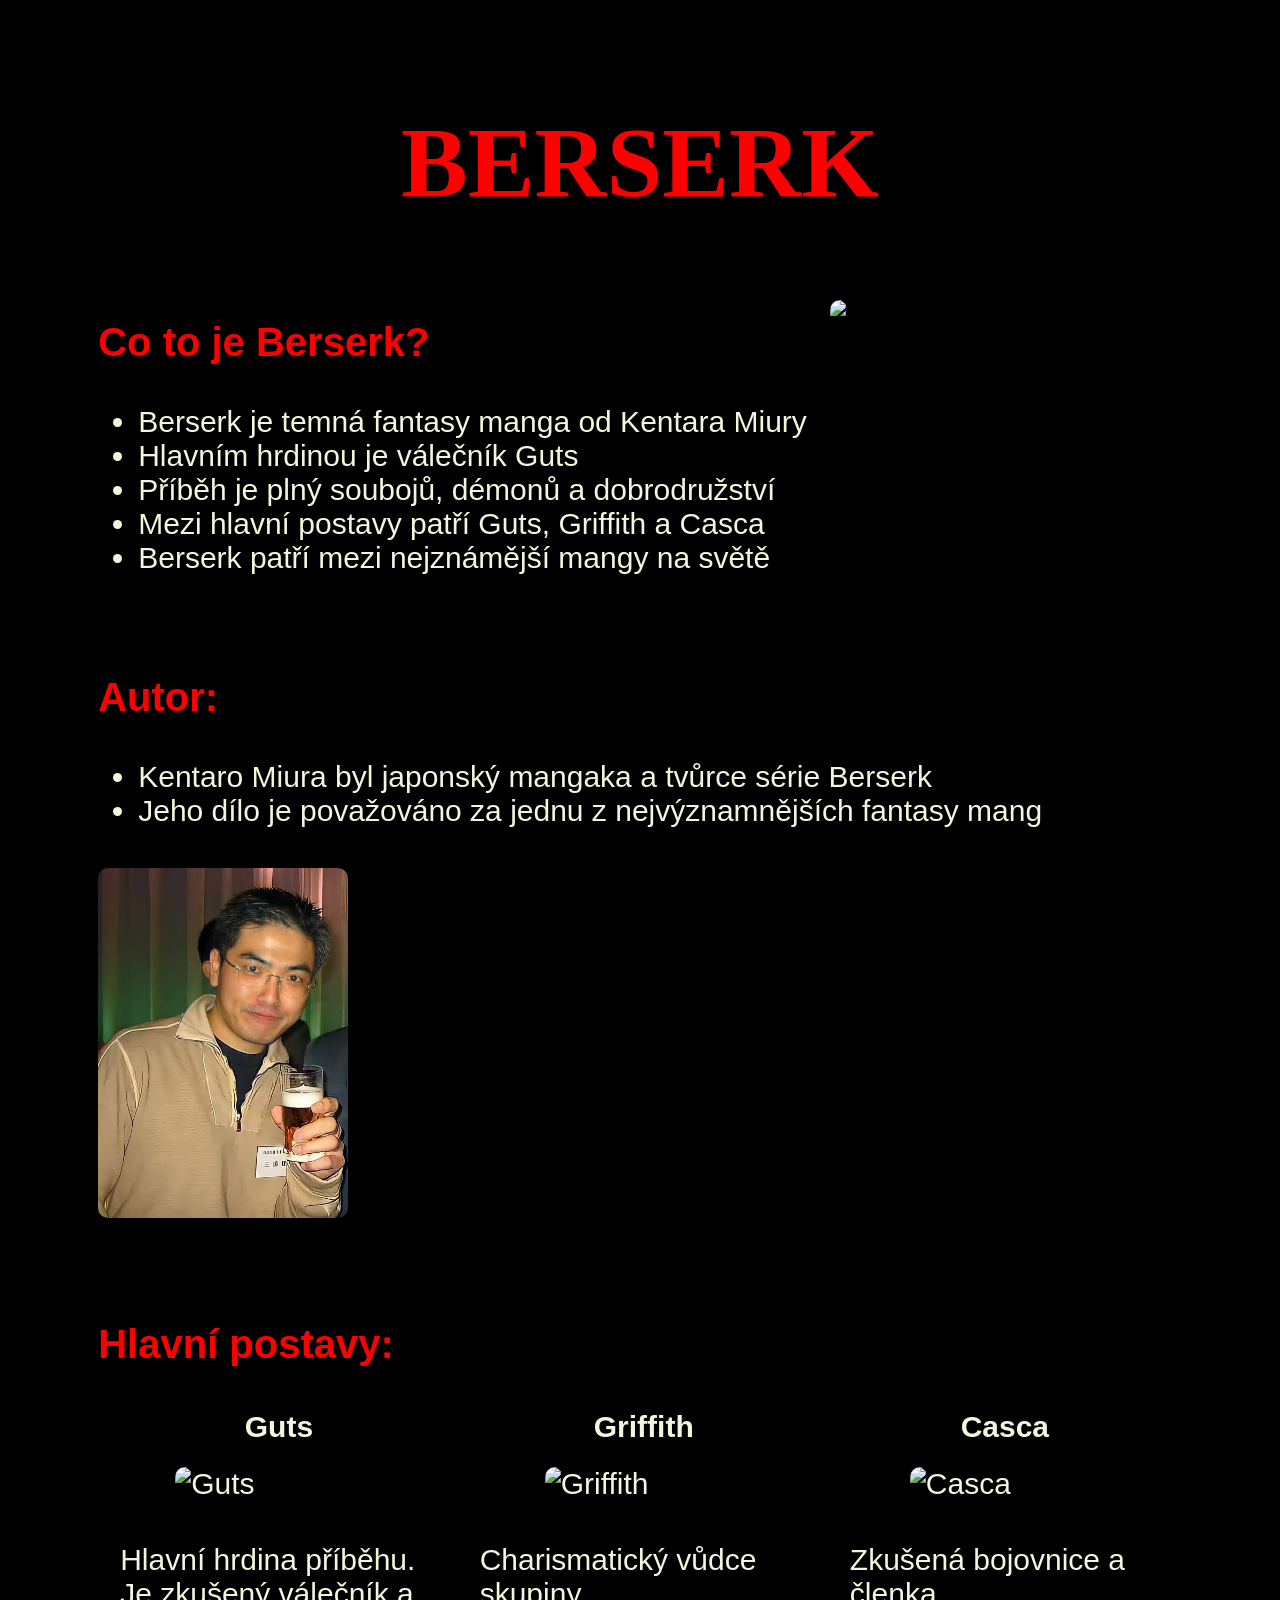
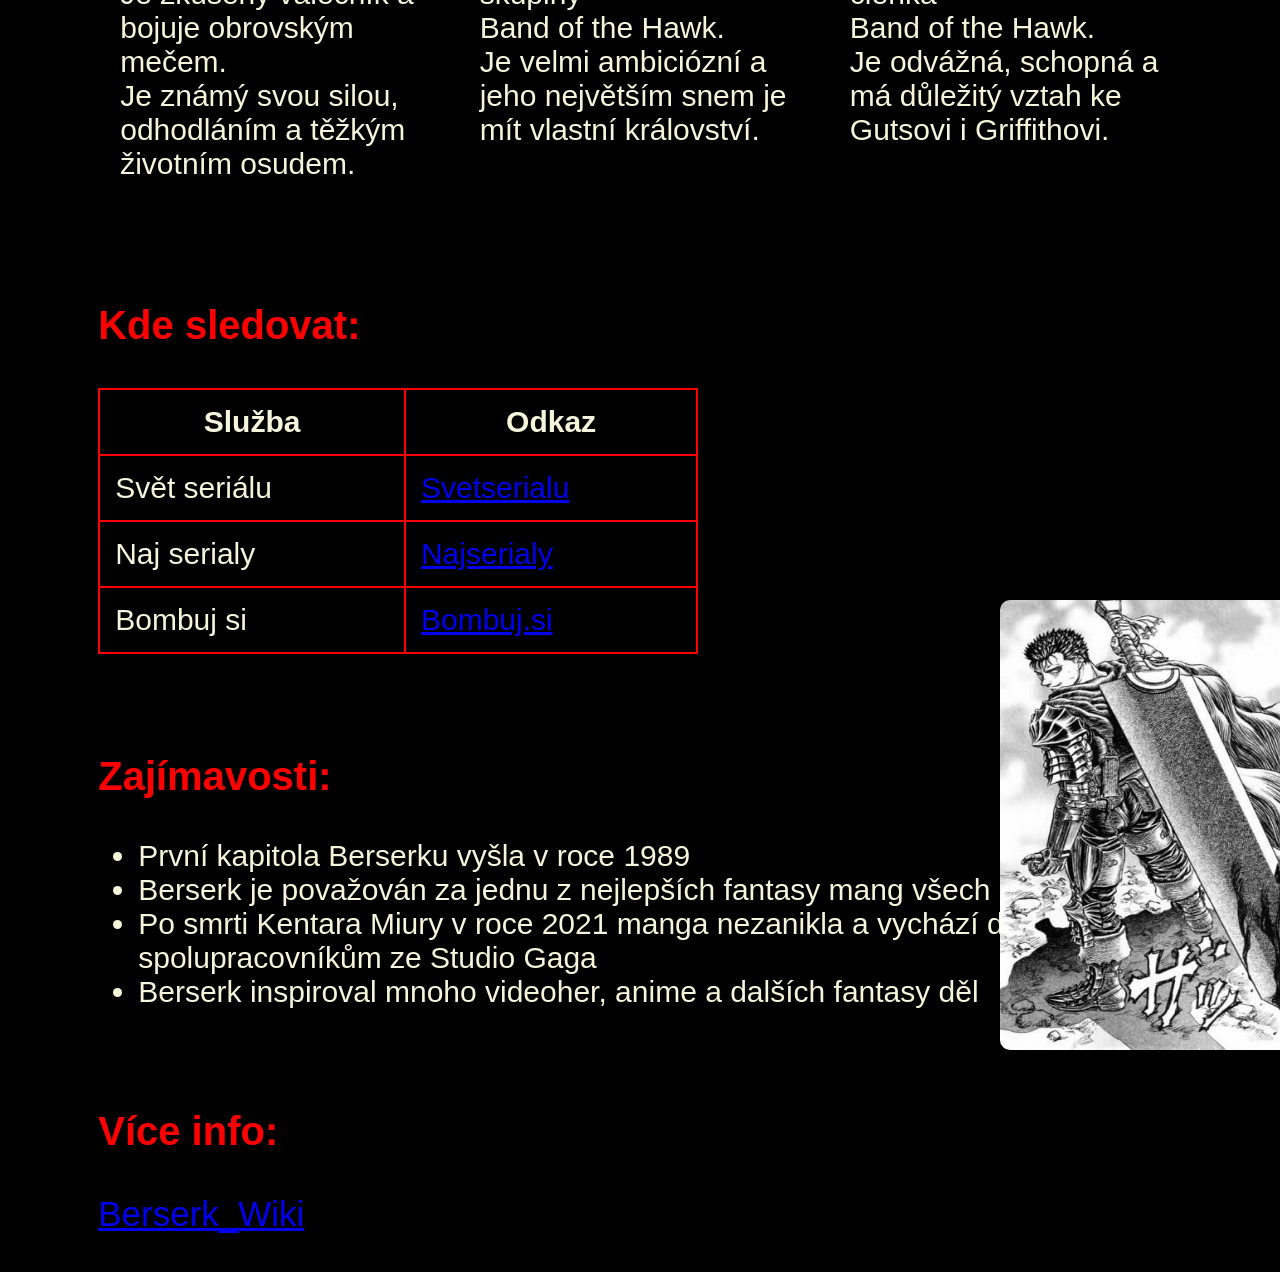
==== index.html @ e54c8310 "update HTML and CSS styling" ====
<!DOCTYPE html>
<html lang="cs">
    <head>
        <title>Berserk</title>
        <link rel="stylesheet" href="style.css">
    </head>
    <body>
        <div class="stranka">
            <h1>Berserk</h1>
            <h3>Co to je Berserk?</h3>
            <ul>
                <li>Berserk je temná fantasy manga od Kentara Miury</li>
                <li>Hlavním hrdinou je válečník Guts</li>
                <li>Příběh je plný soubojů, démonů a dobrodružství</li>
                <li>Mezi hlavní postavy patří Guts, Griffith a Casca</li>
                <li>Berserk patří mezi nejznámější mangy na světě</li>
            </ul>
            <img class="manga" src="manga.png" width="250" height="350" alt="Berserk manga">
            <h3>Autor:</h3>
            <ul>
                <li>Kentaro Miura byl japonský mangaka a tvůrce série Berserk</li>
                <li>Jeho dílo je považováno za jednu z nejvýznamnějších fantasy mang</li>
            </ul>
            <img class="Kentaro" src="autor.jpg" width="250" height="350" alt="Kentaro Miura">
            <h3>Hlavní postavy:</h3>
            <table>
                <tr>
                    <th>Guts</th>
                    <th>Griffith</th>
                    <th>Casca</th>
                </tr>
                <tr>   
                    <td><img class="guts" src="Guts Berserk.jpg" width="200" height="300" alt="Guts"></td>
                    <td><img class="griffith" src="Griffith.jpg" width="200" height="300" alt="Griffith"></td>
                    <td><img class="casca" src="casca.jpg" width="200" height="300" alt="Casca"></td>
                </tr>
                <tr>
                    <td class="popis">Hlavní hrdina příběhu.<br>
                        Je zkušený válečník a bojuje obrovským mečem.<br>
                        Je známý svou silou, odhodláním a těžkým životním osudem.
                    </td>
                    <td class="popis">Charismatický vůdce skupiny<br>Band of the Hawk.<br>
                        Je velmi ambiciózní a jeho největším snem je mít vlastní království.
                    </td>
                    <td class="popis">Zkušená bojovnice a členka<br>Band of the Hawk.<br>
                        Je odvážná, schopná a má důležitý vztah ke Gutsovi i Griffithovi.</td>
                </tr>
            </table>
            <h3>Kde sledovat:</h3>
            <table class="sledovat">
                <thead>
                    <tr>
                        <th>Služba</th>
                        <th>Odkaz</th>
                    </tr>
                </thead>
                <tbody>
                    <tr>
                        <td>Svět seriálu</td>
                        <td><a href="https://svetserialu.io/">Svetserialu</a></td>
                    </tr>
                    <tr> 
                        <td>Naj serialy</td>
                        <td><a href="https://www.najserialy.io/">Najserialy</a></td>
                    </tr>
                    <tr>
                        <td>Bombuj si</td>
                        <td><a href="https://serialy.bombuj.si/">Bombuj.si</a></td>
                    </tr>
                </tbody>
            </table>
            <img class="demonslayer" src="demonslayer.jpg" width="350" height="450" alt="demonslayer">
            <h3>Zajímavosti:</h3>
            <ul>
                <li>První kapitola Berserku vyšla v roce 1989</li>
                <li>Berserk je považován za jednu z nejlepších fantasy mang všech dob</li>
                <li>Po smrti Kentara Miury v roce 2021 manga nezanikla a vychází dál díky jeho spolupracovníkům ze Studio Gaga</li>
                <li>Berserk inspiroval mnoho videoher, anime a dalších fantasy děl</li>
            </ul>
            <h3>Více info:</h3>
            <a class="info" href="https://berserk.fandom.com/wiki/Berserk_Wiki">Berserk_Wiki</a>
        </div>
    </body>
</html>
---- style.css ----
body {
    background-color: black;
    font-family: Arial;
    padding: 30px;
    }
h1 {
    color:red;
    text-align: center;
    font-family: fantasy;
    font-weight: bold;
    text-transform: uppercase;
    font-size: 100px;
       
}
h3 {
    color:red;
    font-weight: bold;
    font-size: 40px;
    margin-top: 100px;
}
ul{
    color: beige;
    font-size: 30px;
}
li{
    color: beige;
    font-size: 30px;
}
table{
    color: beige;
    font-size:30px ;
}
.manga {
    position: absolute;
    top: 300px;
    right: 200px;
    border-radius: 10px;
}
.guts{
    position:relative;
    left: 55px;
    border-radius: 10px;
}
.griffith{
    position: relative;
    left: 65px;
    border-radius: 10px;
}
.casca{
    position: relative;
    left: 60px;
    border-radius: 10px; 
}
.stranka {
    width: 90%;
    max-width: 1100px;
    margin: auto;
}
td{
    padding: 20px;
}
.popis{
    width: 400px;
    vertical-align: top;
}
.sledovat{
    border-collapse: collapse;
    width: 600px;
}
.sledovat th,
.sledovat td{
    border: 2px solid red;
    padding: 15px;
}
.info{
    font-size: 35px;
}
.Kentaro{
    position: relative;
    border-radius: 10px;
    margin-top: 10px;
}
.demonslayer{
    position: absolute;
    border-radius: 10px;
    left: 1000px;
    top: 2200px;
}
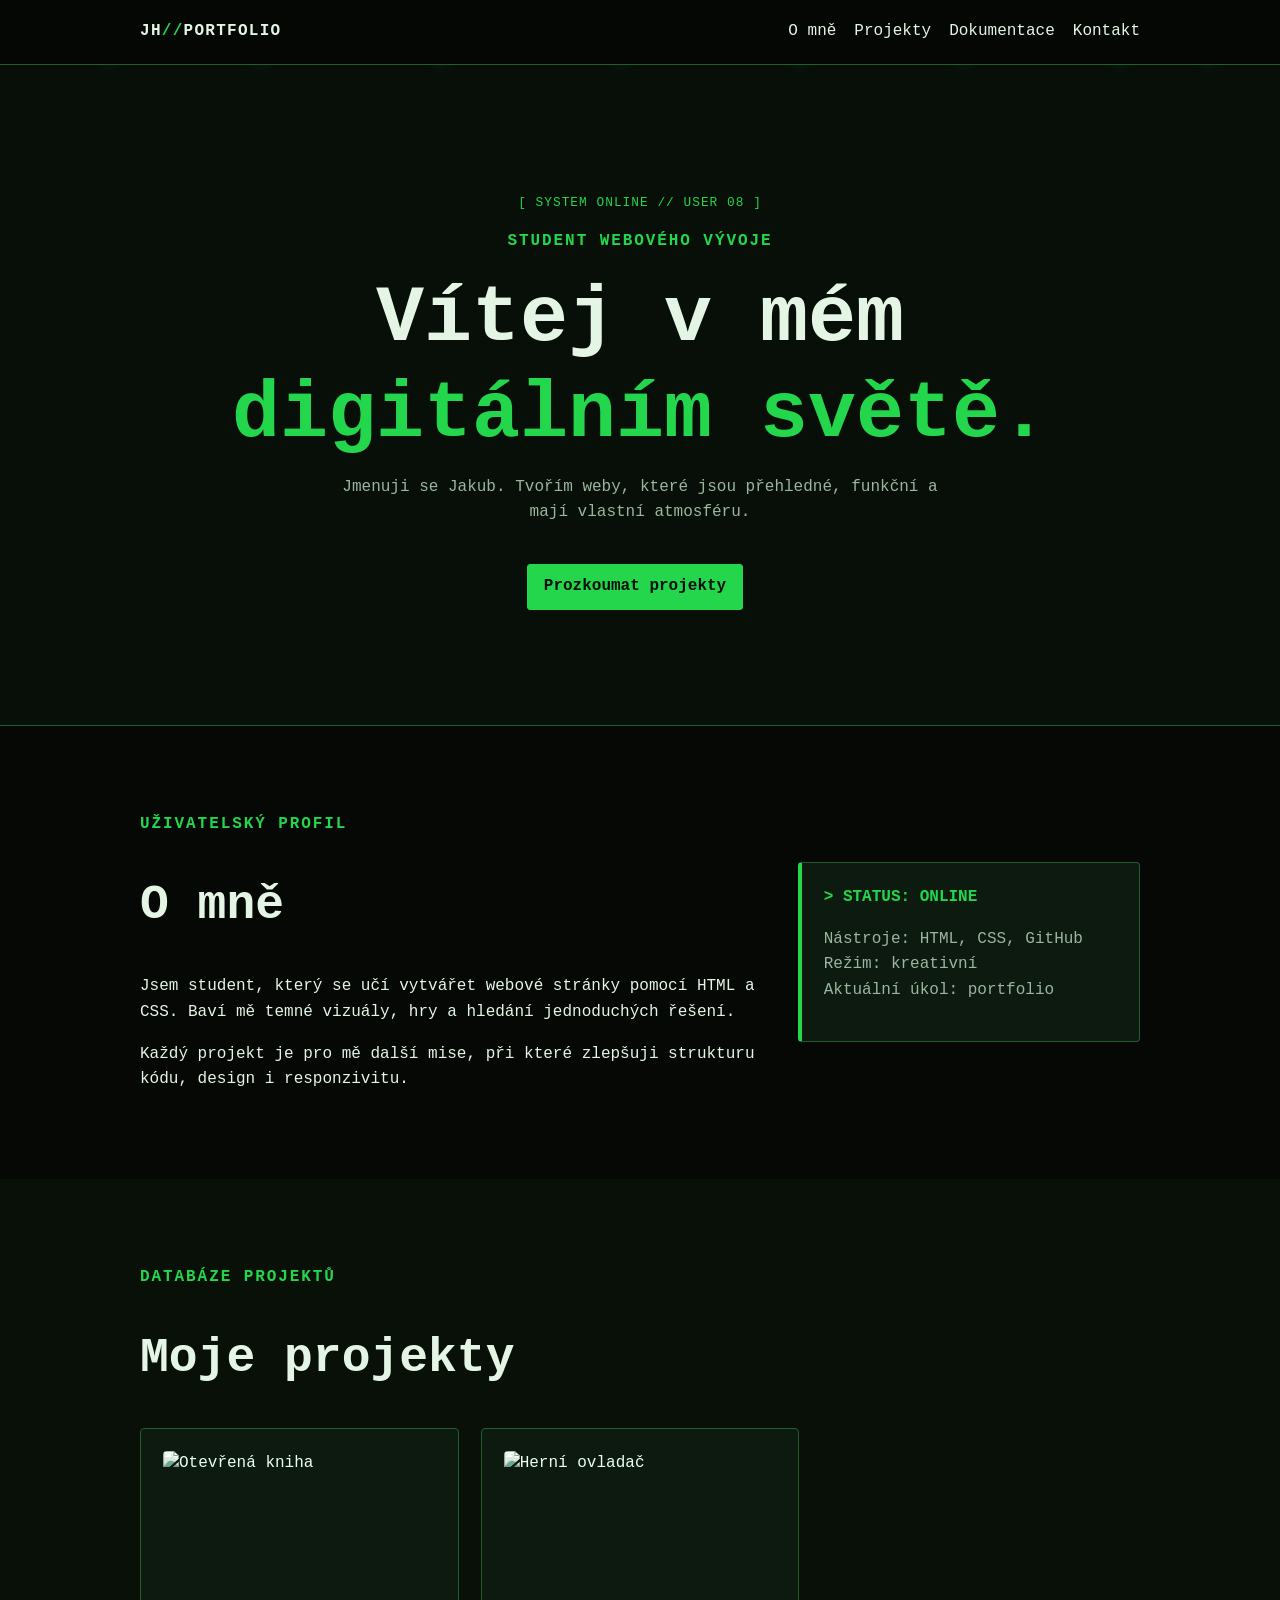
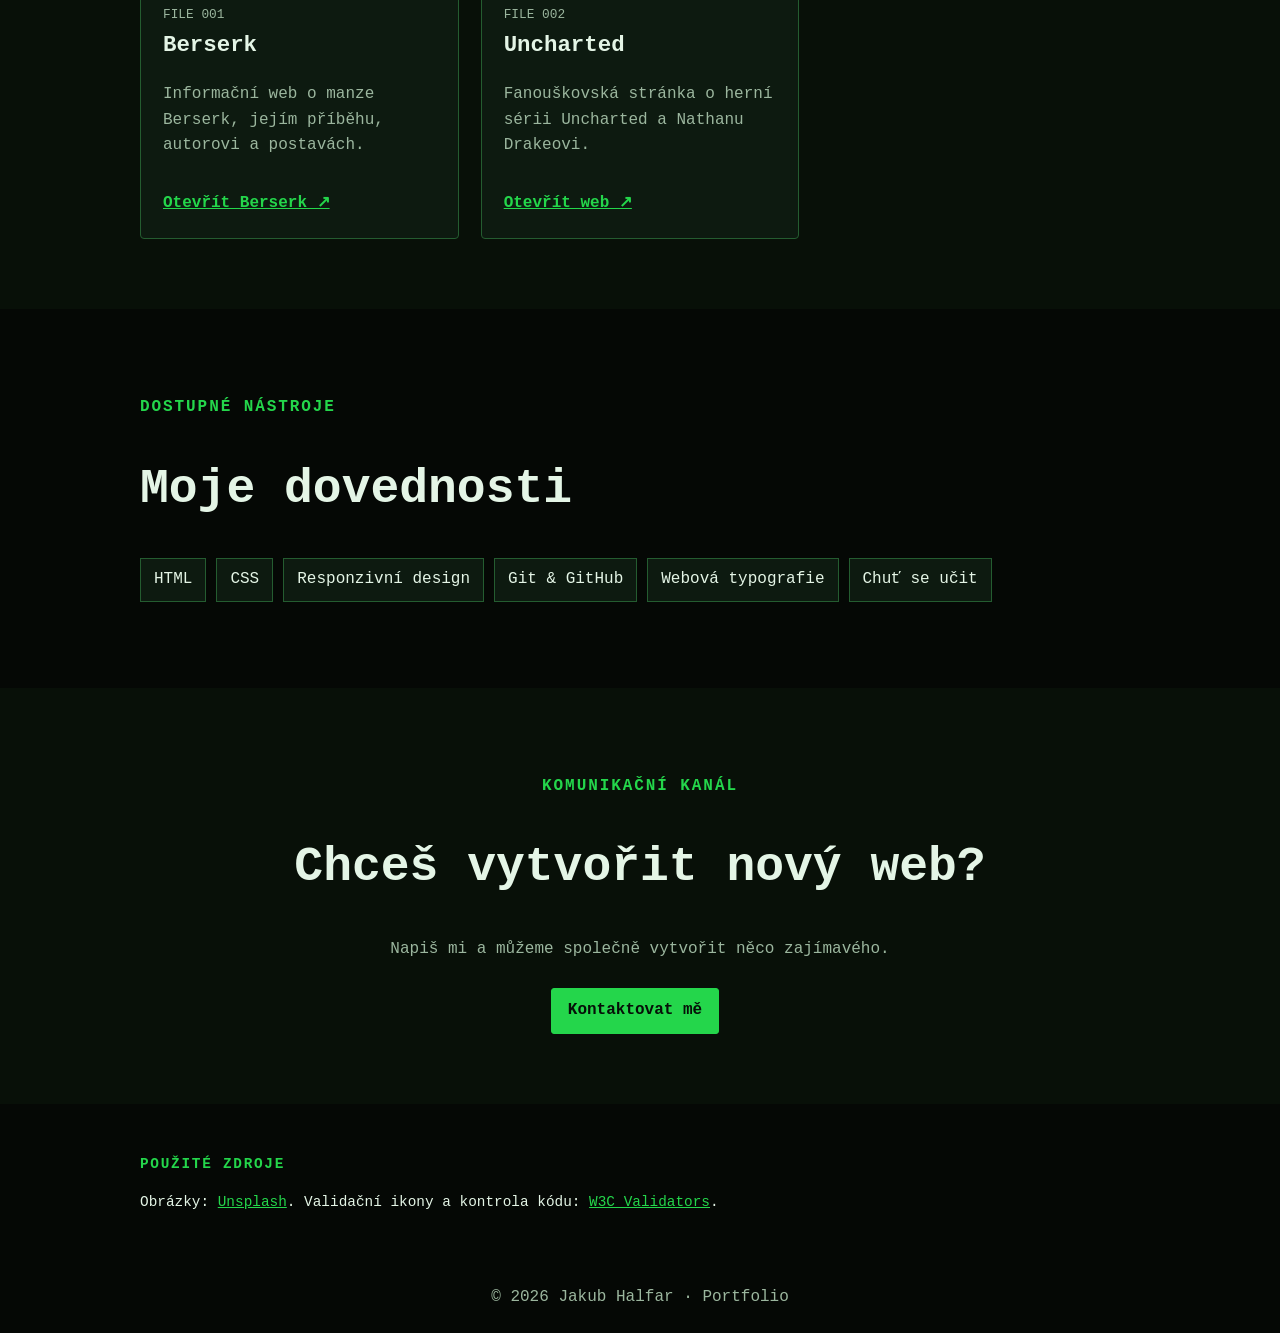
==== commit 053087a8: "uprava" ====
--- a/index.html
+++ b/index.html
@@ -1,85 +1,111 @@
-<!DOCTYPE html>
+<!doctype html>
 <html lang="cs">
-    <head>
-        <title>Berserk</title>
-        <link rel="stylesheet" href="style.css">
-    </head>
-    <body>
-        <div class="stranka">
-            <h1>Berserk</h1>
-            <h3>Co to je Berserk?</h3>
-            <ul>
-                <li>Berserk je temná fantasy manga od Kentara Miury</li>
-                <li>Hlavním hrdinou je válečník Guts</li>
-                <li>Příběh je plný soubojů, démonů a dobrodružství</li>
-                <li>Mezi hlavní postavy patří Guts, Griffith a Casca</li>
-                <li>Berserk patří mezi nejznámější mangy na světě</li>
-            </ul>
-            <img class="manga" src="manga.png" width="250" height="350" alt="Berserk manga">
-            <h3>Autor:</h3>
-            <ul>
-                <li>Kentaro Miura byl japonský mangaka a tvůrce série Berserk</li>
-                <li>Jeho dílo je považováno za jednu z nejvýznamnějších fantasy mang</li>
-            </ul>
-            <img class="Kentaro" src="autor.jpg" width="250" height="350" alt="Kentaro Miura">
-            <h3>Hlavní postavy:</h3>
-            <table>
-                <tr>
-                    <th>Guts</th>
-                    <th>Griffith</th>
-                    <th>Casca</th>
-                </tr>
-                <tr>   
-                    <td><img class="guts" src="Guts Berserk.jpg" width="200" height="300" alt="Guts"></td>
-                    <td><img class="griffith" src="Griffith.jpg" width="200" height="300" alt="Griffith"></td>
-                    <td><img class="casca" src="casca.jpg" width="200" height="300" alt="Casca"></td>
-                </tr>
-                <tr>
-                    <td class="popis">Hlavní hrdina příběhu.<br>
-                        Je zkušený válečník a bojuje obrovským mečem.<br>
-                        Je známý svou silou, odhodláním a těžkým životním osudem.
-                    </td>
-                    <td class="popis">Charismatický vůdce skupiny<br>Band of the Hawk.<br>
-                        Je velmi ambiciózní a jeho největším snem je mít vlastní království.
-                    </td>
-                    <td class="popis">Zkušená bojovnice a členka<br>Band of the Hawk.<br>
-                        Je odvážná, schopná a má důležitý vztah ke Gutsovi i Griffithovi.</td>
-                </tr>
-            </table>
-            <h3>Kde sledovat:</h3>
-            <table class="sledovat">
-                <thead>
-                    <tr>
-                        <th>Služba</th>
-                        <th>Odkaz</th>
-                    </tr>
-                </thead>
-                <tbody>
-                    <tr>
-                        <td>Svět seriálu</td>
-                        <td><a href="https://svetserialu.io/">Svetserialu</a></td>
-                    </tr>
-                    <tr> 
-                        <td>Naj serialy</td>
-                        <td><a href="https://www.najserialy.io/">Najserialy</a></td>
-                    </tr>
-                    <tr>
-                        <td>Bombuj si</td>
-                        <td><a href="https://serialy.bombuj.si/">Bombuj.si</a></td>
-                    </tr>
-                </tbody>
-            </table>
-            <img class="demonslayer" src="demonslayer.jpg" width="350" height="450" alt="demonslayer">
-            <h3>Zajímavosti:</h3>
-            <ul>
-                <li>První kapitola Berserku vyšla v roce 1989</li>
-                <li>Berserk je považován za jednu z nejlepších fantasy mang všech dob</li>
-                <li>Po smrti Kentara Miury v roce 2021 manga nezanikla a vychází dál díky jeho spolupracovníkům ze Studio Gaga</li>
-                <li>Berserk inspiroval mnoho videoher, anime a dalších fantasy děl</li>
-            </ul>
-            <h3>Více info:</h3>
-            <a class="info" href="https://berserk.fandom.com/wiki/Berserk_Wiki">Berserk_Wiki</a>
+<head>
+  <meta charset="utf-8">
+  <meta name="viewport" content="width=device-width, initial-scale=1">
+  <meta name="description" content="Portfolio Jakuba Halfara.">
+  <title>Jakub Halfar | Portfolio</title>
+  <link rel="stylesheet" href="style.css">
+</head>
+<body>
+  <header class="site-header">
+    <nav class="container navigation" aria-label="Hlavní navigace">
+      <a class="logo" href="#domu">JH<span>//</span>PORTFOLIO</a>
+      <div class="menu">
+        <a href="#o-mne">O mně</a>
+        <a href="#projekty">Projekty</a>
+        <a href="projekty.html">Dokumentace</a>
+        <a href="#kontakt">Kontakt</a>
+      </div>
+    </nav>
+  </header>
+
+  <main>
+    <section class="hero" id="domu">
+      <div class="code-rain" aria-hidden="true">
+        <span>1<br>0<br>1<br>1<br>0<br>0<br>1</span>
+        <span>0<br>1<br>0<br>1<br>1<br>0<br>1</span>
+        <span>1<br>1<br>0<br>0<br>1<br>0<br>1</span>
+        <span>0<br>0<br>1<br>1<br>0<br>1<br>0</span>
+        <span>1<br>0<br>0<br>1<br>1<br>0<br>1</span>
+        <span>0<br>1<br>1<br>0<br>1<br>0<br>0</span>
+        <span>1<br>0<br>1<br>0<br>0<br>1<br>1</span>
+        <span>0<br>1<br>0<br>1<br>0<br>1<br>0</span>
+      </div>
+      <div class="container hero-content">
+        <p class="status">[ SYSTEM ONLINE // USER 08 ]</p>
+        <p class="eyebrow">Student webového vývoje</p>
+        <h1>Vítej v mém<br><span>digitálním světě.</span></h1>
+        <p class="lead">Jmenuji se Jakub. Tvořím weby, které jsou přehledné, funkční a mají vlastní atmosféru.</p>
+        <a class="button" href="#projekty">Prozkoumat projekty</a>
+      </div>
+    </section>
+
+    <section id="o-mne">
+      <div class="container two-columns">
+        <div>
+          <p class="eyebrow">Uživatelský profil</p>
+          <h2>O mně</h2>
+          <p>Jsem student, který se učí vytvářet webové stránky pomocí HTML a CSS. Baví mě temné vizuály, hry a hledání jednoduchých řešení.</p>
+          <p>Každý projekt je pro mě další mise, při které zlepšuji strukturu kódu, design i responzivitu.</p>
         </div>
-    </body>
+        <aside class="warning-box">
+          <strong>&gt; STATUS: ONLINE</strong>
+          <p>Nástroje: HTML, CSS, GitHub<br>Režim: kreativní<br>Aktuální úkol: portfolio</p>
+        </aside>
+      </div>
+    </section>
+
+    <section class="dark-section" id="projekty">
+      <div class="container">
+        <p class="eyebrow">Databáze projektů</p>
+        <h2>Moje projekty</h2>
+        <div class="project-grid">
+          <article class="project-card">
+            <img src="https://images.unsplash.com/photo-1516979187457-637abb4f9353?auto=format&fit=crop&w=900&q=80" alt="Otevřená kniha">
+            <p class="project-id">FILE 001</p>
+            <h3>Berserk</h3>
+            <p>Informační web o manze Berserk, jejím příběhu, autorovi a postavách.</p>
+            <a href="https://jakub-halfar.github.io/" target="_blank" rel="noopener">Otevřít Berserk ↗</a>
+          </article>
+          <article class="project-card">
+            <img src="https://images.unsplash.com/photo-1542751371-adc38448a05e?auto=format&fit=crop&w=900&q=80" alt="Herní ovladač">
+            <p class="project-id">FILE 002</p>
+            <h3>Uncharted</h3>
+            <p>Fanouškovská stránka o herní sérii Uncharted a Nathanu Drakeovi.</p>
+            <a href="https://jakub-halfar.github.io/projekt1-web/" target="_blank" rel="noopener">Otevřít web ↗</a>
+          </article>
+        </div>
+      </div>
+    </section>
+
+    <section id="dovednosti">
+      <div class="container">
+        <p class="eyebrow">Dostupné nástroje</p>
+        <h2>Moje dovednosti</h2>
+        <ul class="skills">
+          <li>HTML</li><li>CSS</li><li>Responzivní design</li>
+          <li>Git &amp; GitHub</li><li>Webová typografie</li><li>Chuť se učit</li>
+        </ul>
+      </div>
+    </section>
+
+    <section class="contact" id="kontakt">
+      <div class="container">
+        <p class="eyebrow">Komunikační kanál</p>
+        <h2>Chceš vytvořit nový web?</h2>
+        <p>Napiš mi a můžeme společně vytvořit něco zajímavého.</p>
+        <a class="button" href="mailto:gamerovec89@seznam.cz">Kontaktovat mě</a>
+      </div>
+    </section>
+    <section class="sources">
+      <div class="container">
+        <p class="eyebrow">Použité zdroje</p>
+        <p>Obrázky: <a href="https://unsplash.com/" target="_blank" rel="noopener">Unsplash</a>. Validační ikony a kontrola kódu: <a href="https://validator.w3.org/" target="_blank" rel="noopener">W3C Validators</a>.</p>
+      </div>
+    </section>
+  </main>
+
+  <footer><div class="container">© 2026 Jakub Halfar · Portfolio</div></footer>
+</body>
 </html>
-
--- a/style.css
+++ b/style.css
@@ -1,88 +1,152 @@
+:root {
+  --black: #050805;
+  --green: #24d64b;
+  --light-green: #9dffad;
+  --text: #e4f5e6;
+  --muted: #9bb69e;
+  --panel: #0d1a10;
+  --border: #245c30;
+}
+
+* { box-sizing: border-box; }
+html { scroll-behavior: smooth; }
 body {
-    background-color: black;
-    font-family: Arial;
-    padding: 30px;
-    }
-h1 {
-    color:red;
-    text-align: center;
-    font-family: fantasy;
-    font-weight: bold;
-    text-transform: uppercase;
-    font-size: 100px;
-       
+  margin: 0;
+  background: var(--black);
+  color: var(--text);
+  font-family: "Courier New", monospace;
+  line-height: 1.6;
 }
-h3 {
-    color:red;
-    font-weight: bold;
-    font-size: 40px;
-    margin-top: 100px;
+a { color: var(--green); }
+.container { width: min(1000px, 90%); margin: 0 auto; }
+
+.site-header {
+  position: sticky;
+  top: 0;
+  z-index: 2;
+  background: rgba(5, 8, 5, .97);
+  border-bottom: 1px solid var(--border);
 }
-ul{
-    color: beige;
-    font-size: 30px;
+.navigation {
+  min-height: 64px;
+  display: flex;
+  align-items: center;
+  justify-content: space-between;
+  gap: 20px;
 }
-li{
-    color: beige;
-    font-size: 30px;
+.logo { color: var(--text); font-weight: bold; text-decoration: none; letter-spacing: .08em; }
+.logo span, .eyebrow, .project-id, .status { color: var(--green); }
+.menu { display: flex; flex-wrap: wrap; gap: 18px; }
+.menu a { color: var(--text); text-decoration: none; }
+.menu a:hover, .menu a:focus { color: var(--green); }
+
+section { padding: 70px 0; }
+.hero, .page-title {
+  border-bottom: 1px solid var(--border);
+  background: #08120a;
+  text-align: center;
 }
-table{
-    color: beige;
-    font-size:30px ;
+.hero { min-height: 560px; display: grid; align-items: center; position: relative; overflow: hidden; }
+.hero-content { padding: 45px 0; }
+.hero-content { position: relative; z-index: 1; }
+.code-rain {
+  position: absolute;
+  inset: 0;
+  overflow: hidden;
+  opacity: .45;
+  pointer-events: none;
 }
-.manga {
-    position: absolute;
-    top: 300px;
-    right: 200px;
-    border-radius: 10px;
+.code-rain::after {
+  content: "";
+  position: absolute;
+  inset: 0;
+  background: rgba(5, 8, 5, .45);
 }
-.guts{
-    position:relative;
-    left: 55px;
-    border-radius: 10px;
+.code-rain span {
+  position: absolute;
+  top: -180px;
+  color: var(--green);
+  font-size: 1.2rem;
+  font-weight: bold;
+  line-height: 1.4;
+  text-shadow: 0 0 8px var(--green);
+  animation: fall 8s linear infinite;
 }
-.griffith{
-    position: relative;
-    left: 65px;
-    border-radius: 10px;
+.code-rain span:nth-child(1) { left: 8%; animation-delay: -2s; }
+.code-rain span:nth-child(2) { left: 20%; animation-delay: -6s; }
+.code-rain span:nth-child(3) { left: 34%; animation-delay: -4s; }
+.code-rain span:nth-child(4) { left: 48%; animation-delay: -1s; }
+.code-rain span:nth-child(5) { left: 62%; animation-delay: -5s; }
+.code-rain span:nth-child(6) { left: 75%; animation-delay: -3s; }
+.code-rain span:nth-child(7) { left: 87%; animation-delay: -7s; }
+.code-rain span:nth-child(8) { left: 94%; animation-delay: -4s; }
+@keyframes fall {
+  to { transform: translateY(760px); }
 }
-.casca{
-    position: relative;
-    left: 60px;
-    border-radius: 10px; 
+.status { font-size: .8rem; letter-spacing: .08em; }
+.eyebrow { font-weight: bold; text-transform: uppercase; letter-spacing: .12em; }
+h1, h2, h3 { line-height: 1.2; }
+h1 { margin: 12px 0; font-size: clamp(2.5rem, 8vw, 5rem); }
+h1 span { color: var(--green); }
+h2 { font-size: clamp(2rem, 5vw, 3rem); }
+.lead { max-width: 620px; margin: 0 auto 28px; color: var(--muted); }
+.button {
+  display: inline-block;
+  margin: 10px 10px 0 0;
+  padding: 9px 16px;
+  border: 1px solid var(--green);
+  border-radius: 3px;
+  background: var(--green);
+  color: #061008;
+  font-weight: bold;
+  text-decoration: none;
 }
-.stranka {
-    width: 90%;
-    max-width: 1100px;
-    margin: auto;
+.button:hover, .button:focus { background: var(--light-green); }
+.two-columns, .project-grid, .detail-grid { display: grid; gap: 22px; }
+.two-columns { grid-template-columns: 1.3fr .7fr; align-items: center; }
+.project-grid { grid-template-columns: repeat(3, 1fr); }
+.detail-grid { grid-template-columns: repeat(2, 1fr); }
+.dark-section, .contact { background: #081008; }
+.warning-box, .project-card, .detail-card {
+  padding: 22px;
+  border: 1px solid var(--border);
+  border-radius: 4px;
+  background: var(--panel);
 }
-td{
-    padding: 20px;
+.warning-box { border-left: 4px solid var(--green); }
+.warning-box strong { color: var(--green); }
+.warning-box p, .project-card p, .detail-card p, .page-title p:last-child, .contact p:not(.eyebrow) { color: var(--muted); }
+.project-card { display: flex; flex-direction: column; }
+.project-card img {
+  width: 100%;
+  height: 140px;
+  margin-bottom: 14px;
+  border-radius: 4px;
+  object-fit: cover;
+  filter: grayscale(.4) sepia(.3) hue-rotate(65deg);
 }
-.popis{
-    width: 400px;
-    vertical-align: top;
+.project-id { margin: 0; font-size: .8rem; }
+.project-card h3 { margin: 7px 0; font-size: 1.4rem; }
+.project-card a { margin-top: auto; padding-top: 16px; font-weight: bold; }
+.skills { display: flex; flex-wrap: wrap; gap: 10px; padding: 0; list-style: none; }
+.skills li { padding: 8px 13px; border: 1px solid var(--border); background: var(--panel); }
+.contact { text-align: center; }
+.sources { padding: 35px 0; font-size: .9rem; }
+.validator-icon { display: inline-block; margin: 18px 10px 0 0; vertical-align: middle; }
+.validator-icon img { width: auto; height: 31px; }
+.page-title { padding: 70px 0; }
+.page-title h1 { font-size: clamp(2.2rem, 6vw, 4rem); }
+.detail-card h2 { margin-top: 8px; }
+.plain-link { display: inline-block; margin: 18px 12px 0 0; font-weight: bold; }
+footer { padding: 22px 0; color: var(--muted); text-align: center; }
+
+@media (max-width: 700px) {
+  .navigation { align-items: flex-start; flex-direction: column; padding: 14px 0; }
+  .menu { gap: 8px 14px; }
+  .two-columns, .project-grid, .detail-grid { grid-template-columns: 1fr; }
+  section { padding: 50px 0; }
 }
-.sledovat{
-    border-collapse: collapse;
-    width: 600px;
+
+@media (prefers-reduced-motion: reduce) {
+  .code-rain span { animation: none; }
 }
-.sledovat th,
-.sledovat td{
-    border: 2px solid red;
-    padding: 15px;
-}
-.info{
-    font-size: 35px;
-}
-.Kentaro{
-    position: relative;
-    border-radius: 10px;
-    margin-top: 10px;
-}
-.demonslayer{
-    position: absolute;
-    border-radius: 10px;
-    left: 1000px;
-    top: 2200px;
-}
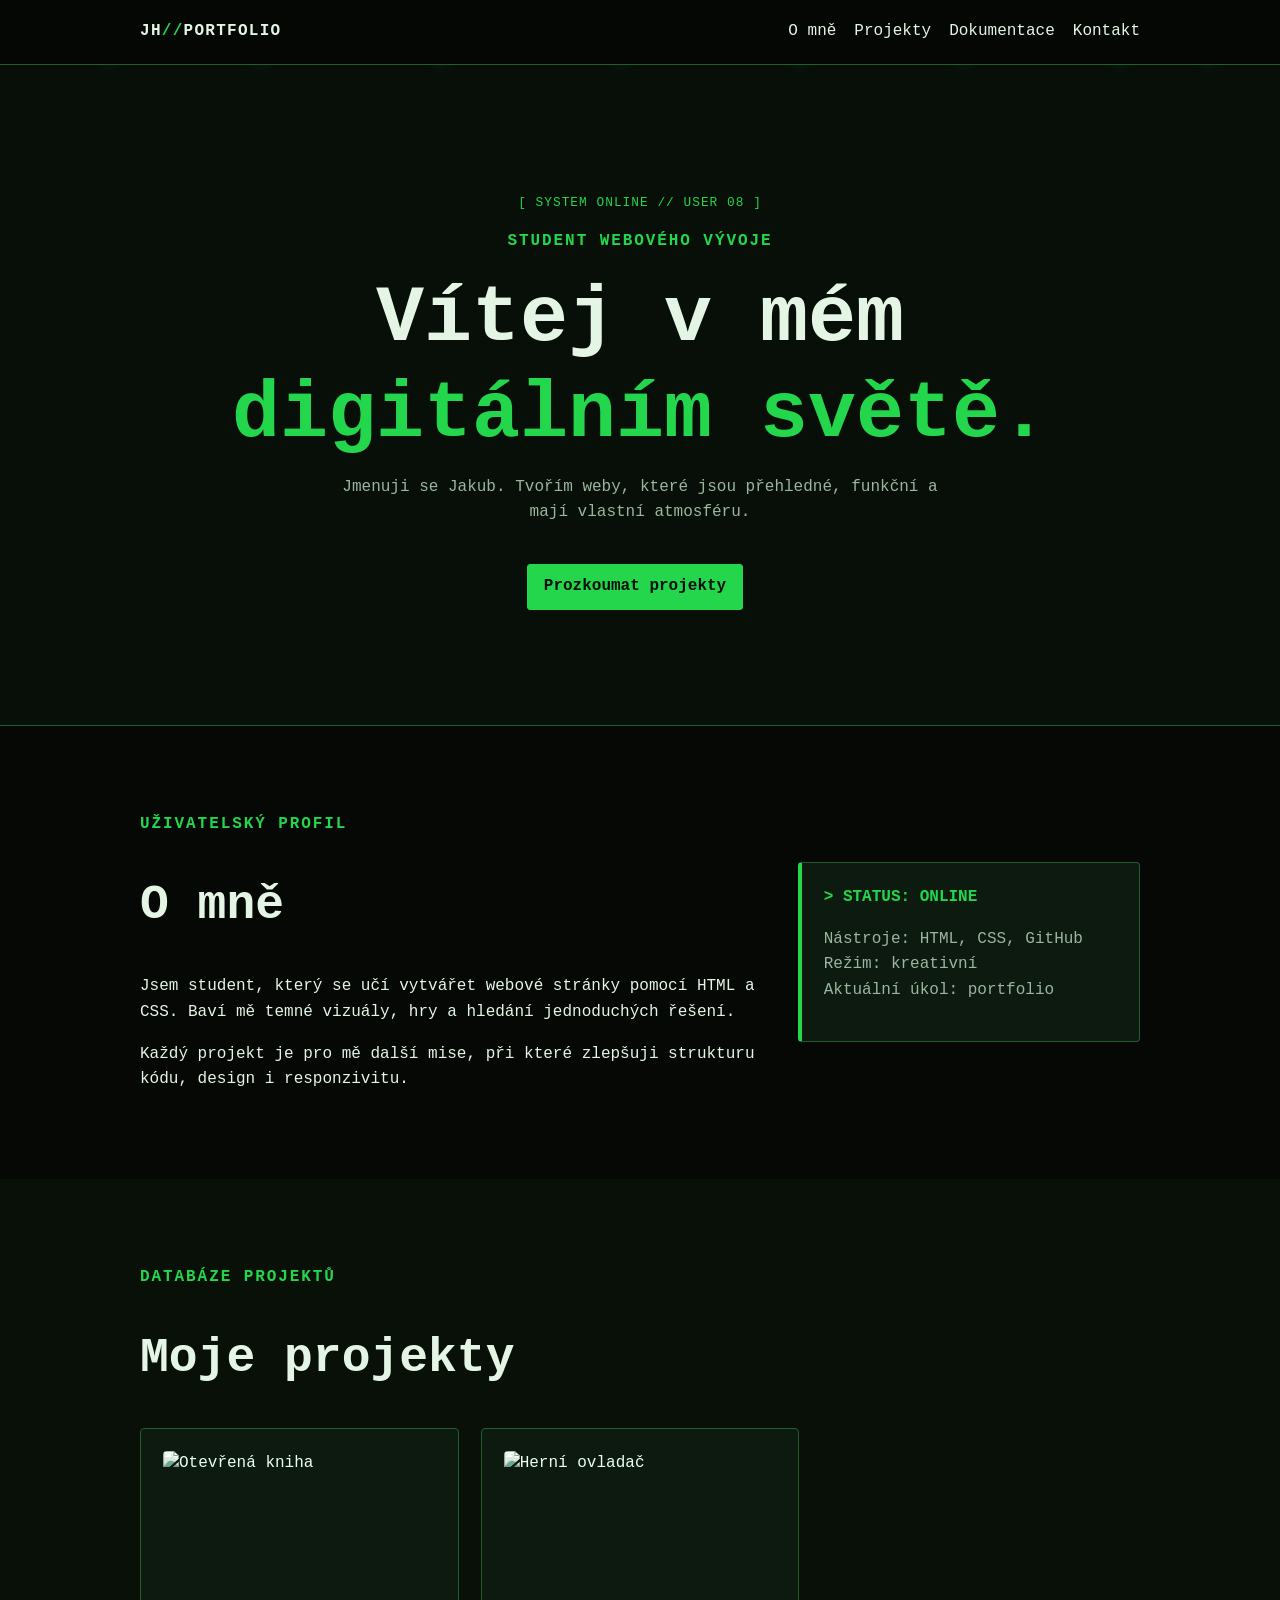
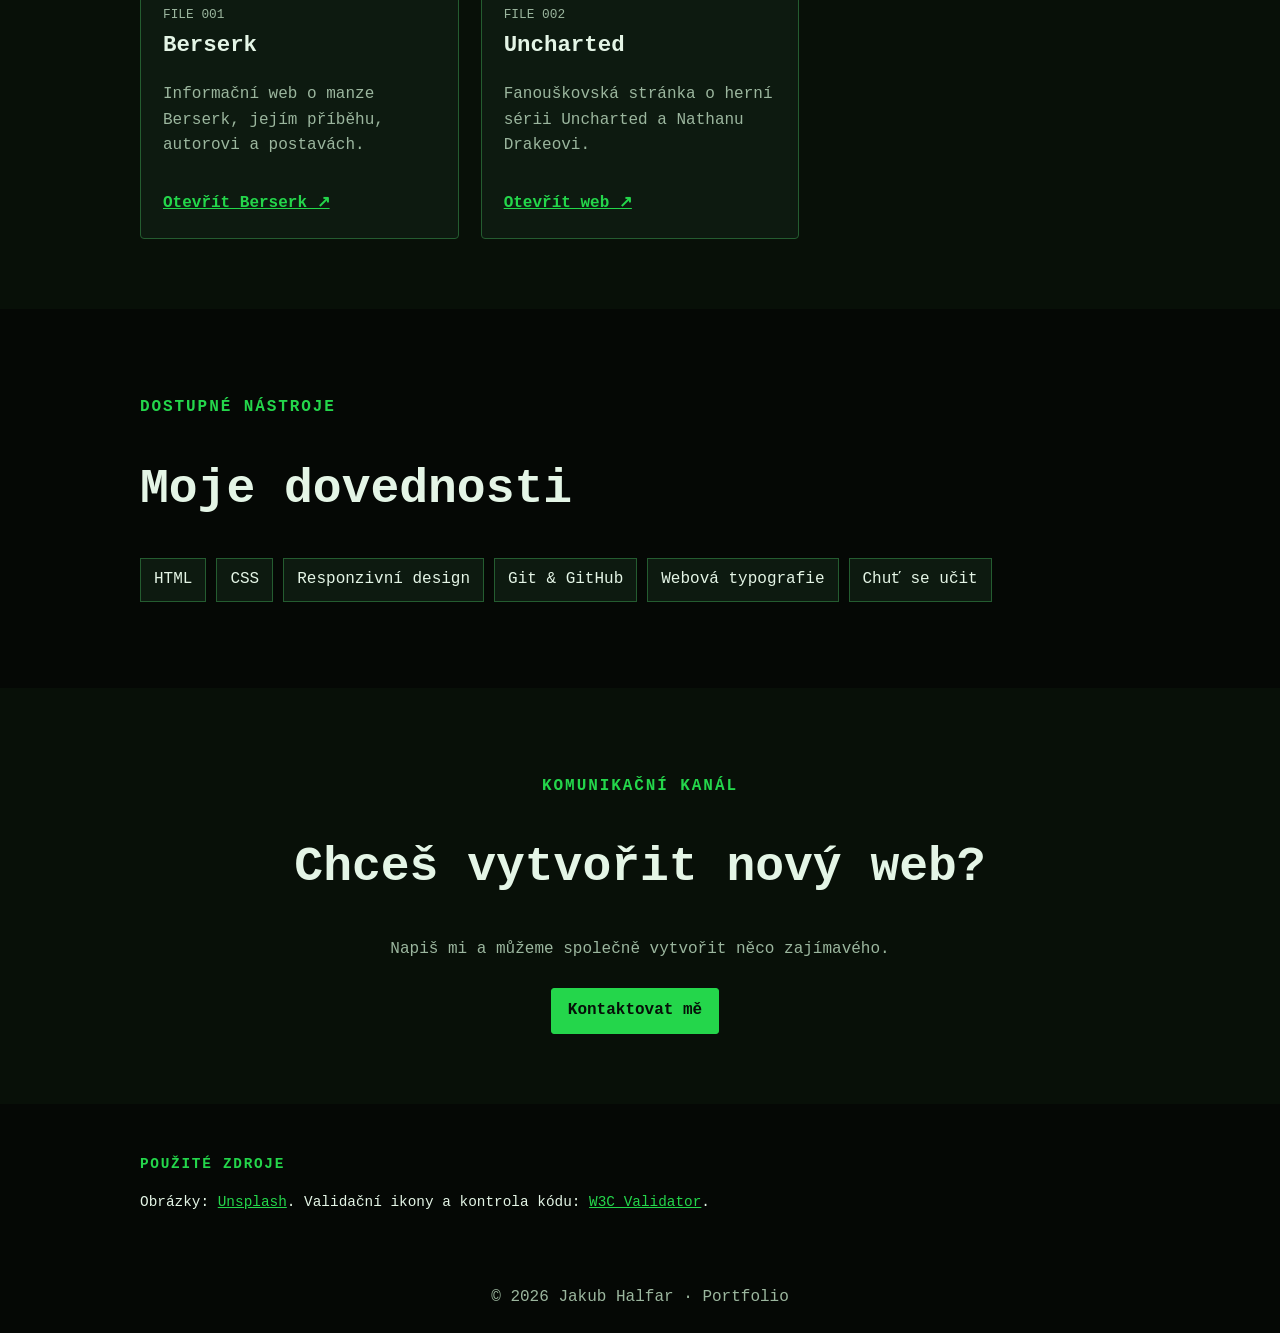
==== commit d1405042: "konecna_uprava_2" ====
--- a/index.html
+++ b/index.html
@@ -66,7 +66,7 @@
             <p class="project-id">FILE 001</p>
             <h3>Berserk</h3>
             <p>Informační web o manze Berserk, jejím příběhu, autorovi a postavách.</p>
-            <a href="https://jakub-halfar.github.io/" target="_blank" rel="noopener">Otevřít Berserk ↗</a>
+            <a href="https://jakub-halfar.github.io/puvodni_web/" target="_blank" rel="noopener">Otevřít Berserk ↗</a>
           </article>
           <article class="project-card">
             <img src="https://images.unsplash.com/photo-1542751371-adc38448a05e?auto=format&fit=crop&w=900&q=80" alt="Herní ovladač">
@@ -101,7 +101,7 @@
     <section class="sources">
       <div class="container">
         <p class="eyebrow">Použité zdroje</p>
-        <p>Obrázky: <a href="https://unsplash.com/" target="_blank" rel="noopener">Unsplash</a>. Validační ikony a kontrola kódu: <a href="https://validator.w3.org/" target="_blank" rel="noopener">W3C Validators</a>.</p>
+        <p>Obrázky: <a href="https://unsplash.com/" target="_blank" rel="noopener">Unsplash</a>. Validační ikony a kontrola kódu: <a href="https://validator.w3.org/nu/?doc=https%3A%2F%2Fjakub-halfar.github.io%2F" target="_blank" rel="noopener">W3C Validator</a>.</p>
       </div>
     </section>
   </main>
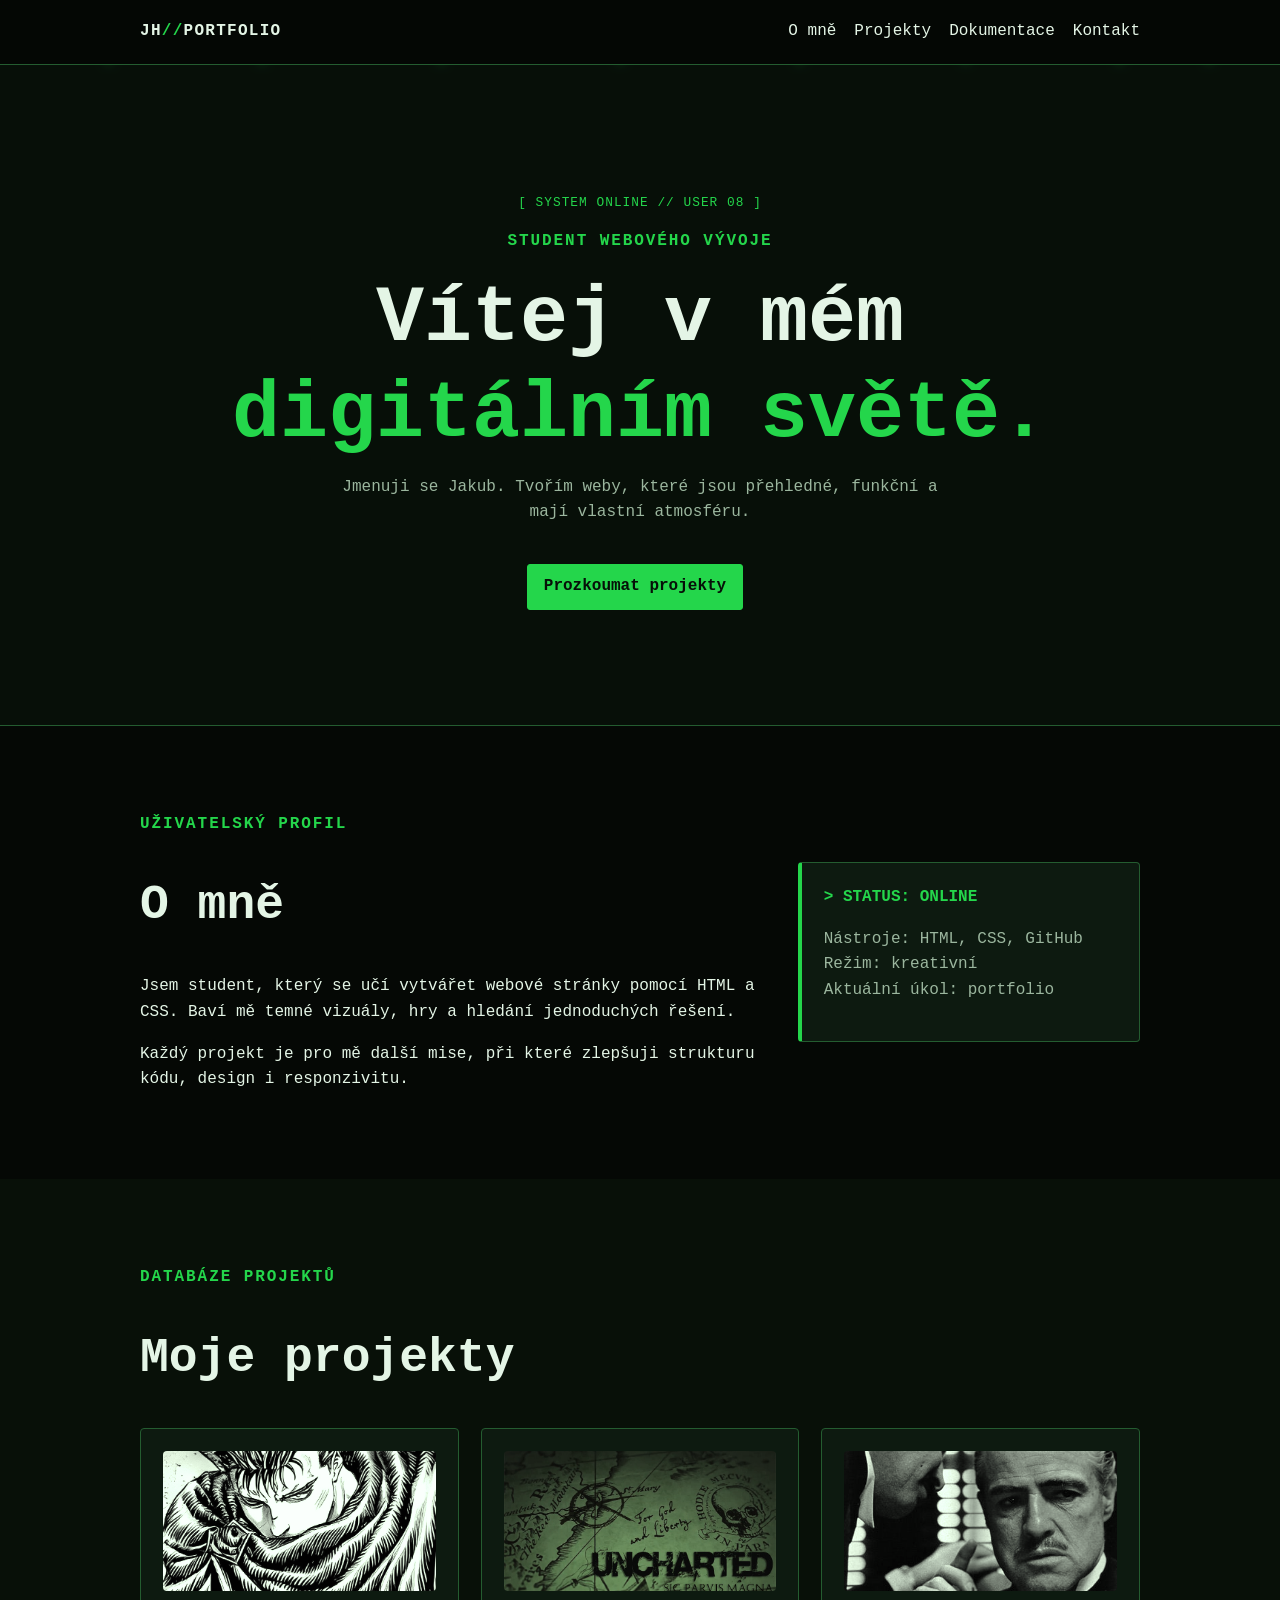
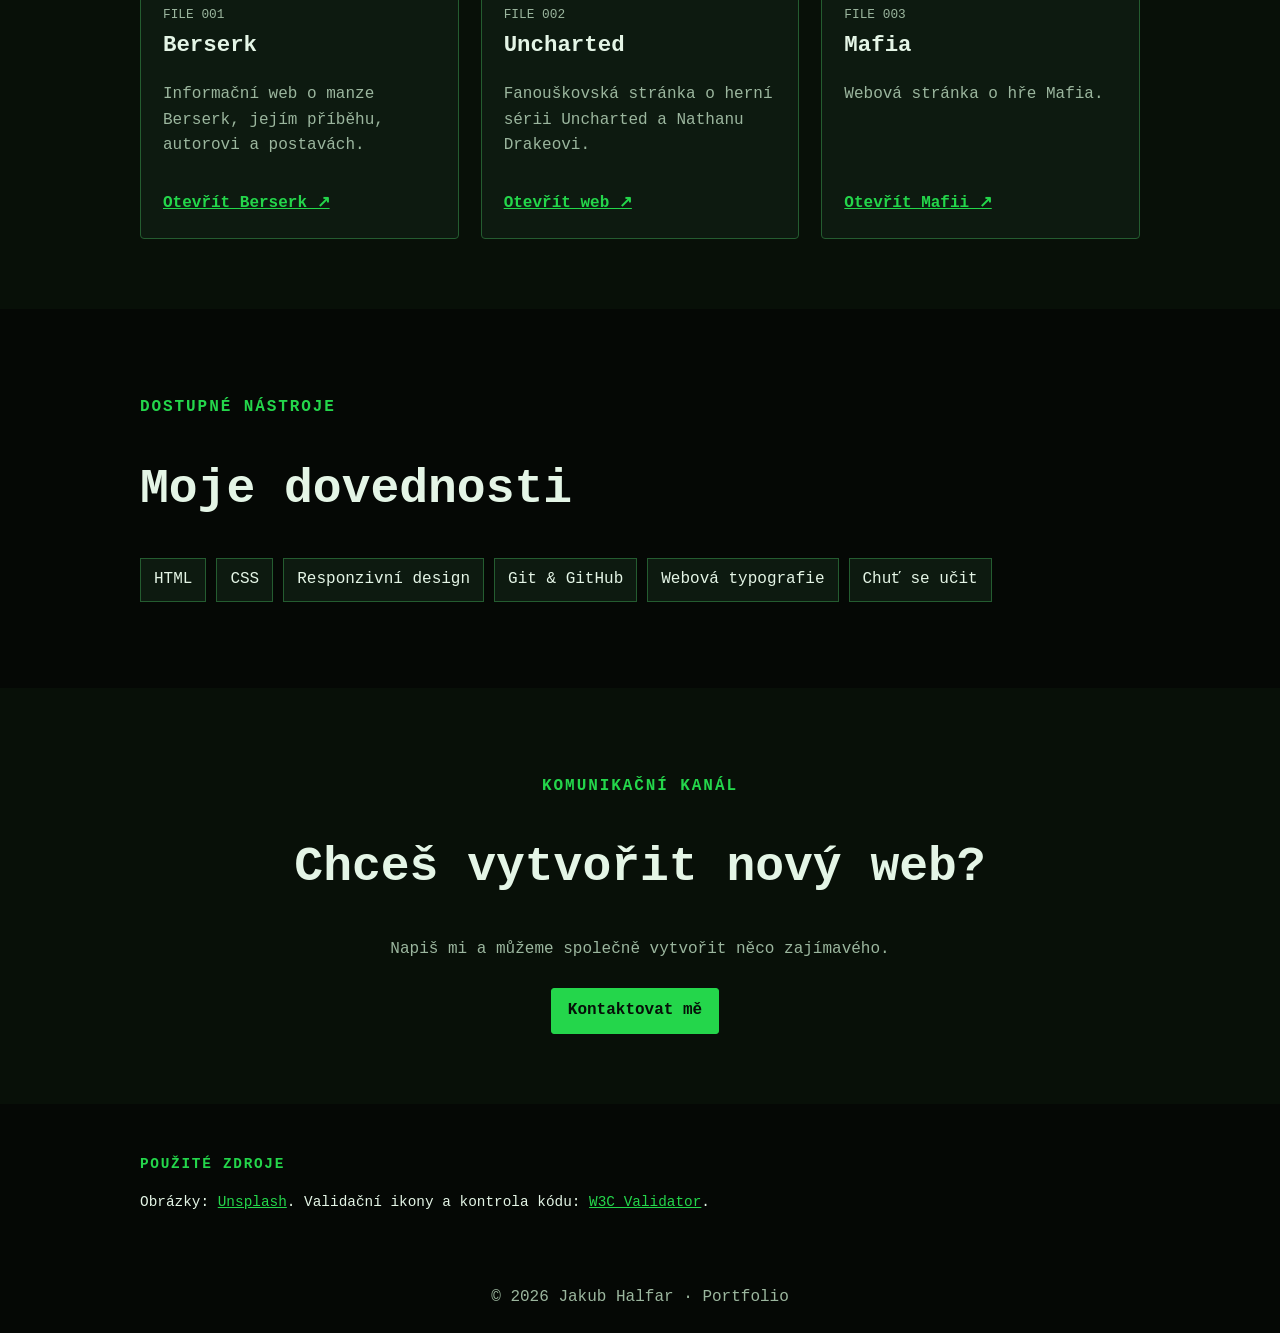
==== commit fbff2375: "přidání nového projektu" ====
--- a/index.html
+++ b/index.html
@@ -62,18 +62,25 @@
         <h2>Moje projekty</h2>
         <div class="project-grid">
           <article class="project-card">
-            <img src="https://images.unsplash.com/photo-1516979187457-637abb4f9353?auto=format&fit=crop&w=900&q=80" alt="Otevřená kniha">
+            <img src="guts_1.jpg" alt="Berserk">
             <p class="project-id">FILE 001</p>
             <h3>Berserk</h3>
             <p>Informační web o manze Berserk, jejím příběhu, autorovi a postavách.</p>
             <a href="https://jakub-halfar.github.io/puvodni_web/" target="_blank" rel="noopener">Otevřít Berserk ↗</a>
           </article>
           <article class="project-card">
-            <img src="https://images.unsplash.com/photo-1542751371-adc38448a05e?auto=format&fit=crop&w=900&q=80" alt="Herní ovladač">
+            <img src="uncharted.jpg" alt="Uncharted">
             <p class="project-id">FILE 002</p>
             <h3>Uncharted</h3>
             <p>Fanouškovská stránka o herní sérii Uncharted a Nathanu Drakeovi.</p>
             <a href="https://jakub-halfar.github.io/projekt1-web/" target="_blank" rel="noopener">Otevřít web ↗</a>
+          </article>
+          <article class="project-card">
+            <img src="mafia.jpg" alt="Mafia">
+            <p class="project-id">FILE 003</p>
+            <h3>Mafia</h3>
+            <p>Webová stránka o hře Mafia.</p>
+            <a href="https://jakub-halfar.github.io/Mafia/" target="_blank" rel="noopener">Otevřít Mafii ↗</a>
           </article>
         </div>
       </div>
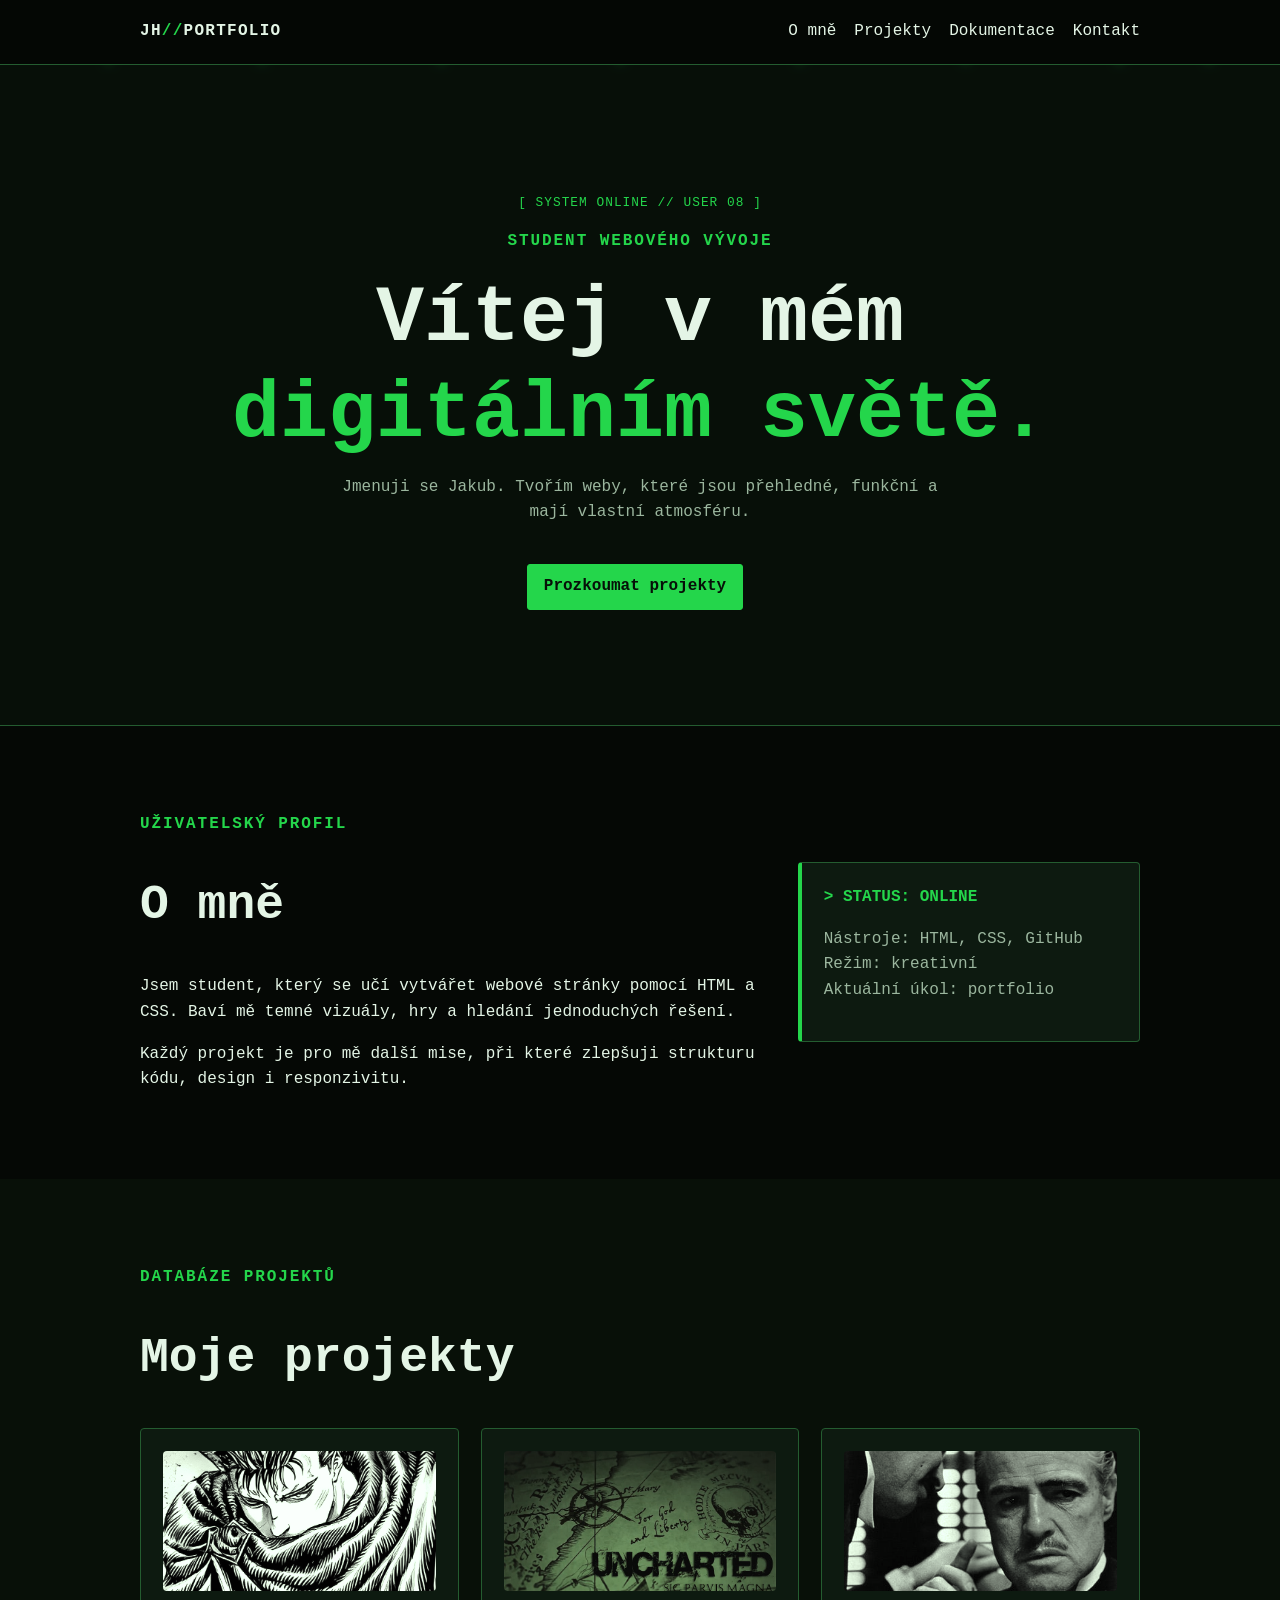
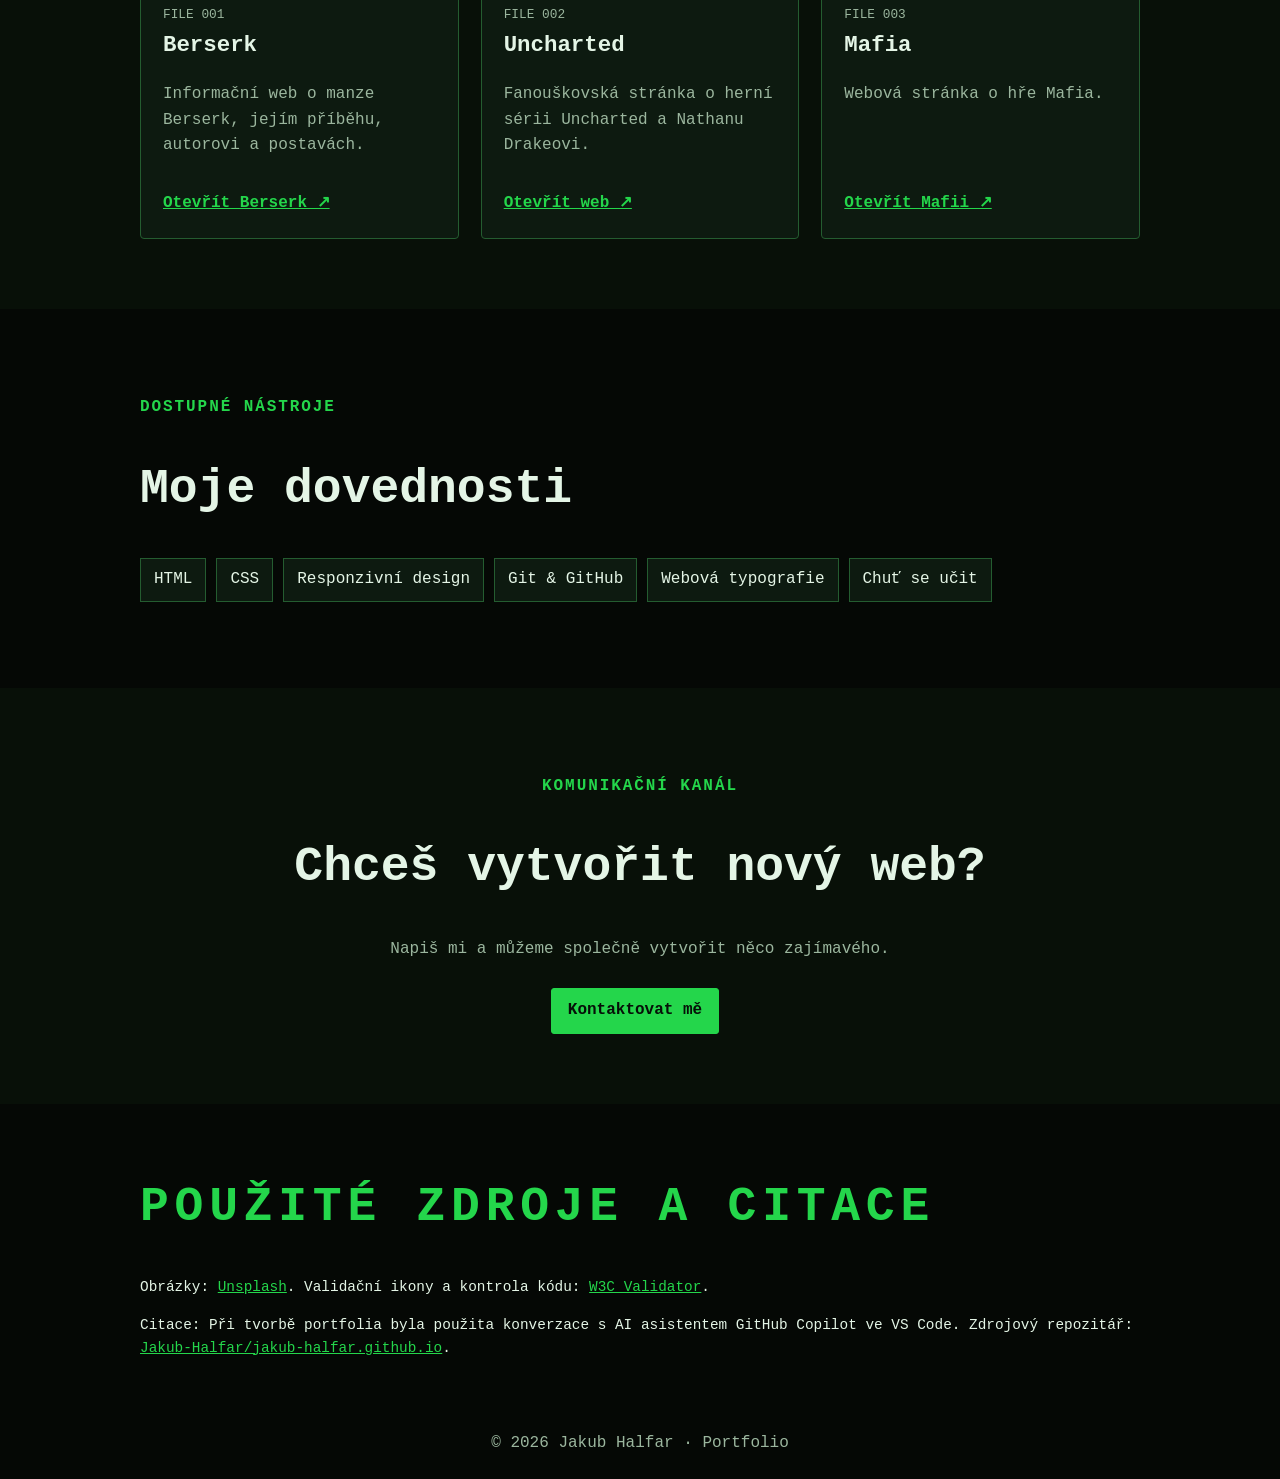
==== commit cb6f8cbd: "uprava_citace_a_validatoru" ====
--- a/index.html
+++ b/index.html
@@ -107,8 +107,9 @@
     </section>
     <section class="sources">
       <div class="container">
-        <p class="eyebrow">Použité zdroje</p>
+        <h2 class="eyebrow">Použité zdroje a citace</h2>
         <p>Obrázky: <a href="https://unsplash.com/" target="_blank" rel="noopener">Unsplash</a>. Validační ikony a kontrola kódu: <a href="https://validator.w3.org/nu/?doc=https%3A%2F%2Fjakub-halfar.github.io%2F" target="_blank" rel="noopener">W3C Validator</a>.</p>
+        <p>Citace: Při tvorbě portfolia byla použita konverzace s AI asistentem GitHub Copilot ve VS Code. Zdrojový repozitář: <a href="https://github.com/Jakub-Halfar/jakub-halfar.github.io" target="_blank" rel="noopener">Jakub-Halfar/jakub-halfar.github.io</a>.</p>
       </div>
     </section>
   </main>
